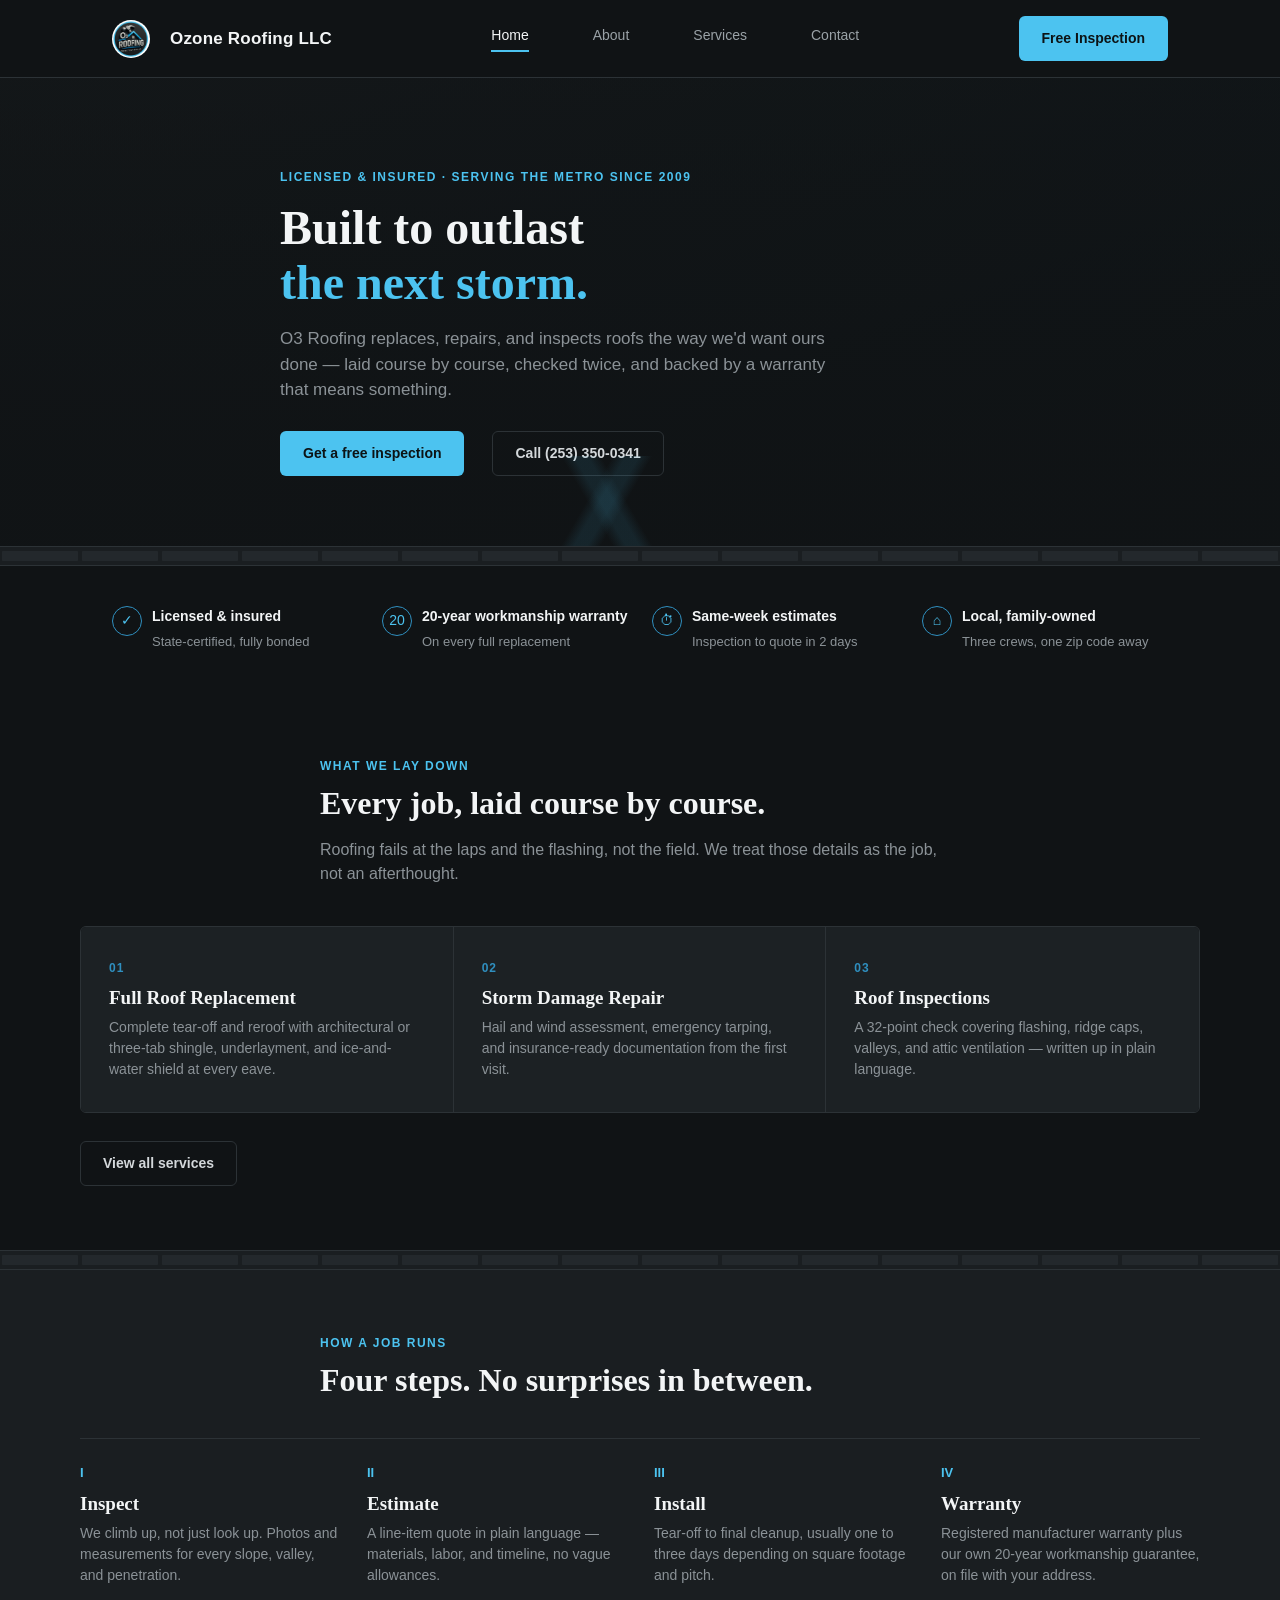
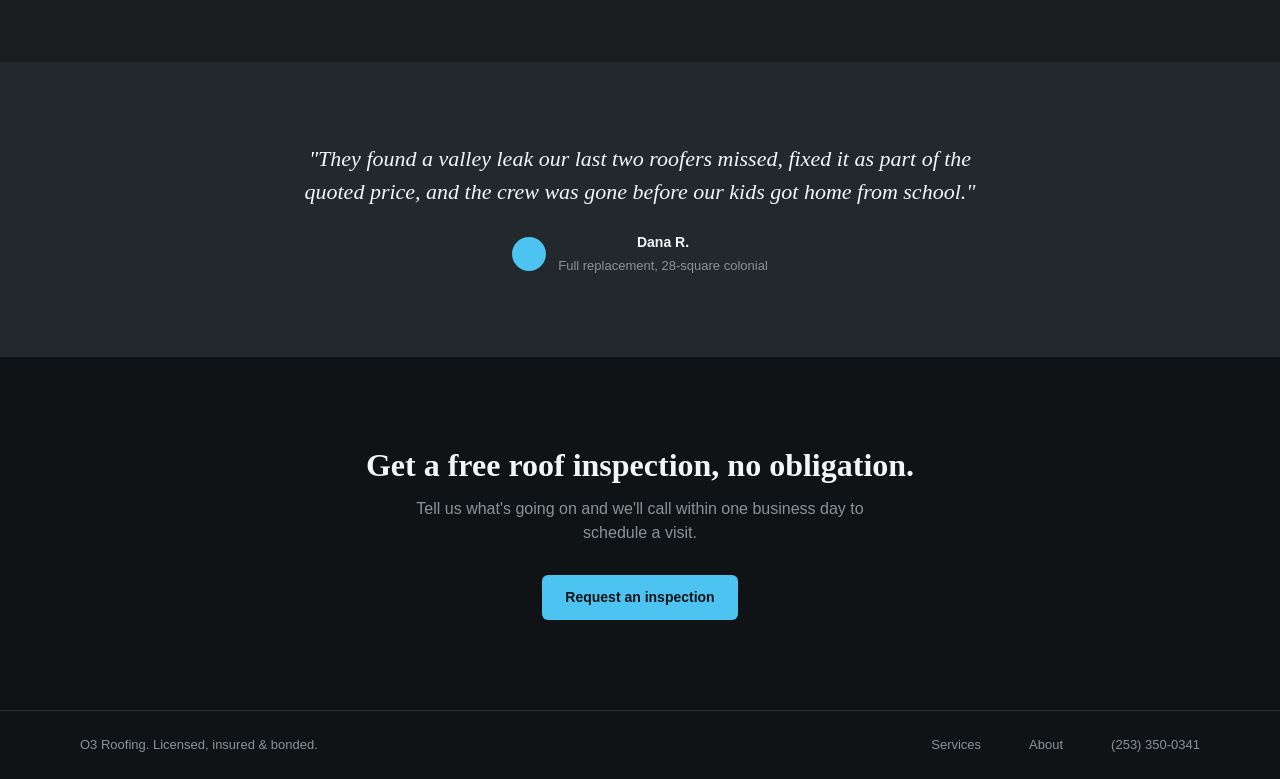
==== index.html @ 704ef5e7 "Initial O3 Roofing site" ====
<!DOCTYPE html>
<html lang="en">
<head>
<meta charset="UTF-8">
<meta name="viewport" content="width=device-width, initial-scale=1.0">
<title>O3 Roofing — Protection Above All</title>
<link rel="icon" href="images/o3-logo.png">
<link rel="stylesheet" href="css/style.css">
</head>
<body>

<header class="site">
  <div class="nav">
    <a class="brand" href="index.html"><img src="images/o3-logo.png" alt="O3 Roofing logo"> Ozone Roofing LLC</a>
    <nav class="nav-links">
      <a href="index.html" class="active">Home</a>
      <a href="about.html">About</a>
      <a href="services.html">Services</a>
      <a href="contact.html">Contact</a>
    </nav>
    <a class="btn btn-primary" href="contact.html">Free Inspection</a>
  </div>
</header>

<section class="hero">
  <div class="hero-inner wrap" style="padding-left:0;padding-right:0;">
    <div class="eyebrow">Licensed &amp; insured · Serving the metro since 2009</div>
    <h1>Built to outlast<br><em>the next storm.</em></h1>
    <p class="lead">O3 Roofing replaces, repairs, and inspects roofs the way we'd want ours done — laid course by course, checked twice, and backed by a warranty that means something.</p>
    <div class="hero-actions">
      <a href="contact.html" class="btn btn-primary">Get a free inspection</a>
      <a href="tel:5551234567" class="btn btn-outline">Call (253) 350-0341</a>
    </div>
  </div>
</section>

<div class="ridge-strip">
  <span></span><span></span><span></span><span></span><span></span><span></span><span></span><span></span>
  <span></span><span></span><span></span><span></span><span></span><span></span><span></span><span></span>
</div>

<div class="badges">
  <div class="badge"><div class="dot">✓</div><div><strong>Licensed &amp; insured</strong><span class="desc">State-certified, fully bonded</span></div></div>
  <div class="badge"><div class="dot">20</div><div><strong>20-year workmanship warranty</strong><span class="desc">On every full replacement</span></div></div>
  <div class="badge"><div class="dot">⏱</div><div><strong>Same-week estimates</strong><span class="desc">Inspection to quote in 2 days</span></div></div>
  <div class="badge"><div class="dot">⌂</div><div><strong>Local, family-owned</strong><span class="desc">Three crews, one zip code away</span></div></div>
</div>

<section>
  <div class="section-head wrap" style="padding-left:0;padding-right:0;">
    <div class="eyebrow">What we lay down</div>
    <h2>Every job, laid course by course.</h2>
    <p>Roofing fails at the laps and the flashing, not the field. We treat those details as the job, not an afterthought.</p>
  </div>

  <div class="grid-3">
    <div class="card">
      <div class="num">01</div>
      <h3>Full Roof Replacement</h3>
      <p>Complete tear-off and reroof with architectural or three-tab shingle, underlayment, and ice-and-water shield at every eave.</p>
    </div>
    <div class="card">
      <div class="num">02</div>
      <h3>Storm Damage Repair</h3>
      <p>Hail and wind assessment, emergency tarping, and insurance-ready documentation from the first visit.</p>
    </div>
    <div class="card">
      <div class="num">03</div>
      <h3>Roof Inspections</h3>
      <p>A 32-point check covering flashing, ridge caps, valleys, and attic ventilation — written up in plain language.</p>
    </div>
  </div>
  <div class="wrap cta-link" style="padding-left:0;padding-right:0;">
    <a href="services.html" class="btn btn-outline">View all services</a>
  </div>
</section>

<div class="ridge-strip">
  <span></span><span></span><span></span><span></span><span></span><span></span><span></span><span></span>
  <span></span><span></span><span></span><span></span><span></span><span></span><span></span><span></span>
</div>

<section class="alt">
  <div class="section-head wrap" style="padding-left:0;padding-right:0;">
    <div class="eyebrow">How a job runs</div>
    <h2>Four steps. No surprises in between.</h2>
  </div>
  <div class="steps">
    <div class="step">
      <div class="roman">I</div>
      <h3>Inspect</h3>
      <p>We climb up, not just look up. Photos and measurements for every slope, valley, and penetration.</p>
    </div>
    <div class="step">
      <div class="roman">II</div>
      <h3>Estimate</h3>
      <p>A line-item quote in plain language — materials, labor, and timeline, no vague allowances.</p>
    </div>
    <div class="step">
      <div class="roman">III</div>
      <h3>Install</h3>
      <p>Tear-off to final cleanup, usually one to three days depending on square footage and pitch.</p>
    </div>
    <div class="step">
      <div class="roman">IV</div>
      <h3>Warranty</h3>
      <p>Registered manufacturer warranty plus our own 20-year workmanship guarantee, on file with your address.</p>
    </div>
  </div>
</section>

<section class="testimonial">
  <blockquote>"They found a valley leak our last two roofers missed, fixed it as part of the quoted price, and the crew was gone before our kids got home from school."</blockquote>
  <div class="who">
    <div class="avatar"></div>
    <div><strong>Dana R.</strong><span>Full replacement, 28-square colonial</span></div>
  </div>
</section>

<section class="closing">
  <h2>Get a free roof inspection, no obligation.</h2>
  <p>Tell us what's going on and we'll call within one business day to schedule a visit.</p>
  <a href="contact.html" class="btn btn-primary">Request an inspection</a>
</section>

<footer class="site">
  <div class="footer-inner">
    <span>O3 Roofing. Licensed, insured &amp; bonded.</span>
    <nav>
      <a href="services.html">Services</a>
      <a href="about.html">About</a>
      <a href="tel:5551234567">(253) 350-0341</a>
    </nav>
  </div>
</footer>

</body>
</html>
---- css/style.css ----
/* ============================================
   O3 ROOFING — palette pulled from the logo
   dark charcoal + sky blue + brushed silver
   ============================================ */

:root {
  --bg: #101315;
  --bg-alt: #1a1e21;
  --card: #1c2124;
  --card-alt: #23282c;
  --border: #2c3236;

  --blue: #4CC3F0;
  --blue-dim: #2f8fbf;
  --blue-deep: #1e5f80;

  --silver: #d4d8db;
  --silver-dim: #9aa2a7;
  --white: #f3f5f6;
  --muted: #8b9297;

  --radius: 6px;
  --maxw: 1120px;
}

* { box-sizing: border-box; }

html { scroll-behavior: smooth; }

body {
  margin: 0;
  background: var(--bg);
  color: var(--silver);
  font-family: -apple-system, BlinkMacSystemFont, "Segoe UI", Helvetica, Arial, sans-serif;
  line-height: 1.5;
  -webkit-font-smoothing: antialiased;
}

a { color: inherit; text-decoration: none; }

h1, h2, h3 {
  font-family: Georgia, "Times New Roman", serif;
  color: var(--white);
  line-height: 1.15;
  margin: 0 0 16px;
  font-weight: 700;
}

h1 { font-size: 44px; }
h2 { font-size: 32px; }
h3 { font-size: 19px; }

p { color: var(--muted); margin: 0 0 12px; }

.wrap {
  max-width: var(--maxw);
  margin: 0 auto;
  padding: 0 32px;
}

img { max-width: 100%; display: block; }

/* ---------- header ---------- */
header.site {
  border-bottom: 1px solid var(--border);
  background: var(--bg);
  position: sticky;
  top: 0;
  z-index: 50;
}

.nav {
  display: flex;
  align-items: center;
  justify-content: space-between;
  padding: 16px 32px;
  max-width: var(--maxw);
  margin: 0 auto;
}

.brand {
  display: flex;
  align-items: center;
  gap: 10px;
  color: var(--white);
  font-weight: 700;
  font-size: 17px;
  letter-spacing: 0.2px;
}
.brand img { margin-right: 10px; }

.brand img {
  width: 38px;
  height: 38px;
  border-radius: 50%;
}

.nav-links {
  display: flex;
  gap: 32px;
  font-size: 14px;
  color: var(--silver-dim);
}
.nav-links a { margin-left: 32px; }
.nav-links a:first-child { margin-left: 0; }

.nav-links a { padding-bottom: 4px; border-bottom: 2px solid transparent; transition: color .15s, border-color .15s; }
.nav-links a:hover, .nav-links a.active { color: var(--white); border-color: var(--blue); }

.btn {
  display: inline-block;
  padding: 11px 22px;
  border-radius: var(--radius);
  font-size: 14px;
  font-weight: 600;
  border: 1px solid transparent;
  cursor: pointer;
  transition: transform .12s ease, background .15s ease, border-color .15s ease;
}
.btn-primary {
  background: var(--blue);
  color: #0c1315;
}
.btn-primary:hover { background: #6ccff2; }

.btn-outline {
  border-color: var(--border);
  color: var(--silver);
  background: transparent;
}
.btn-outline:hover { border-color: var(--blue); color: var(--white); }

/* ---------- hero ---------- */
.hero {
  background:
    linear-gradient(180deg, rgba(16,19,21,0.55) 0%, rgba(16,19,21,0.92) 85%),
    linear-gradient(160deg, #171b1d 0%, #10171a 60%, #0c1315 100%);
  padding: 90px 32px 60px;
  position: relative;
  overflow: hidden;
}

.hero::after {
  content: "";
  position: absolute;
  left: 0; right: 0; bottom: 0;
  height: 90px;
  background: linear-gradient(120deg, transparent 46%, rgba(76,195,240,0.10) 47%, rgba(76,195,240,0.10) 48%, transparent 49%),
              linear-gradient(60deg, transparent 46%, rgba(76,195,240,0.10) 47%, rgba(76,195,240,0.10) 48%, transparent 49%);
  pointer-events: none;
}

.eyebrow {
  text-transform: uppercase;
  letter-spacing: 1.5px;
  font-size: 12px;
  color: var(--blue);
  font-weight: 600;
  margin-bottom: 14px;
}

.hero-inner { max-width: 720px; }
.hero h1 { font-size: 48px; }
.hero h1 em { color: var(--blue); font-style: normal; }
.hero p.lead { font-size: 17px; max-width: 560px; margin-bottom: 28px; }

.hero-actions { display: flex; gap: 14px; margin-bottom: 10px; }
.hero-actions a { margin-right: 14px; }
.hero-actions a:last-child { margin-right: 0; }

/* ---------- ridge-cap divider strip ---------- */
.ridge-strip {
  display: flex;
  height: 20px;
  background: var(--bg-alt);
  border-top: 1px solid var(--border);
  border-bottom: 1px solid var(--border);
}
.ridge-strip span {
  flex: 1;
  background: var(--card-alt);
  margin: 4px 2px;
  border-radius: 1px;
}

/* ---------- badges row ---------- */
.badges {
  display: grid;
  grid-template-columns: repeat(4, 1fr);
  gap: 24px;
  padding: 40px 32px;
  max-width: var(--maxw);
  margin: 0 auto;
}
.badge { display: flex; gap: 10px; align-items: flex-start; }
.badge .dot {
  width: 30px; height: 30px; border-radius: 50%;
  border: 1px solid var(--blue-dim);
  flex-shrink: 0;
  display: flex; align-items: center; justify-content: center;
  color: var(--blue);
  font-size: 14px;
}
.badge strong { display: block; color: var(--white); font-size: 14px; margin-bottom: 2px; }
.badge span.desc { color: var(--muted); font-size: 13px; }

/* ---------- sections ---------- */
section { padding: 64px 32px; }
section.alt { background: var(--bg-alt); }

.section-head { max-width: 640px; margin-bottom: 40px; }
.section-head .eyebrow { margin-bottom: 10px; }

/* ---------- cards / grid ---------- */
.grid-3 {
  display: grid;
  grid-template-columns: repeat(3, 1fr);
  gap: 0;
  border: 1px solid var(--border);
  border-radius: var(--radius);
  overflow: hidden;
  max-width: var(--maxw);
  margin: 0 auto;
}
.grid-3 .card {
  padding: 32px 28px;
  background: var(--card);
  border-right: 1px solid var(--border);
  border-top: 1px solid var(--border);
}
.grid-3 .card:nth-child(3n) { border-right: none; }
.grid-3 .card:nth-child(-n+3) { border-top: none; }

.card .num { color: var(--blue-dim); font-size: 12px; font-weight: 700; margin-bottom: 10px; letter-spacing: 1px; }
.card h3 { margin-bottom: 8px; }
.card p { font-size: 14px; margin: 0; }

.cta-link { margin-top: 28px; }

/* ---------- steps ---------- */
.steps {
  display: grid;
  grid-template-columns: repeat(4, 1fr);
  gap: 28px;
  max-width: var(--maxw);
  margin: 0 auto;
  padding-top: 24px;
  border-top: 1px solid var(--border);
}
.steps .step .roman { color: var(--blue); font-size: 13px; font-weight: 700; margin-bottom: 10px; }
.steps h3 { margin-bottom: 8px; }
.steps p { font-size: 14px; }

/* ---------- materials list ---------- */
.materials { max-width: var(--maxw); margin: 0 auto; }
.material-row {
  display: flex; justify-content: space-between; align-items: center;
  padding: 18px 0; border-bottom: 1px solid var(--border);
  font-size: 15px; color: var(--white);
}
.material-row span.meta { color: var(--muted); font-size: 13px; font-family: monospace; }

/* ---------- testimonial ---------- */
.testimonial {
  background: var(--card-alt);
  text-align: center;
  padding: 80px 32px;
}
.testimonial blockquote {
  max-width: 680px; margin: 0 auto 24px;
  font-family: Georgia, serif; font-style: italic;
  font-size: 22px; color: var(--white); line-height: 1.5;
}
.testimonial .who { display: flex; gap: 12px; justify-content: center; align-items: center; }
.testimonial .avatar { width: 34px; height: 34px; border-radius: 50%; background: var(--blue); }
.testimonial .who strong { color: var(--white); display: block; font-size: 14px; }
.testimonial .who span { color: var(--muted); font-size: 13px; }

/* ---------- closing CTA ---------- */
.closing {
  text-align: center;
  padding: 90px 32px;
}
.closing h2 { max-width: 560px; margin: 0 auto 14px; }
.closing p { max-width: 480px; margin: 0 auto 30px; }

/* ---------- footer ---------- */
footer.site {
  border-top: 1px solid var(--border);
  padding: 24px 32px;
}
.footer-inner {
  max-width: var(--maxw); margin: 0 auto;
  display: flex; justify-content: space-between; align-items: center;
  font-size: 13px; color: var(--muted);
}
.footer-inner nav { display: flex; gap: 24px; }
.footer-inner nav a { margin-left: 24px; }
.footer-inner nav a:first-child { margin-left: 0; }
.footer-inner a:hover { color: var(--blue); }

/* ---------- generic page hero (about/services/contact) ---------- */
.page-hero { padding: 70px 32px 50px; }
.page-hero .hero-inner { max-width: 640px; }
.page-hero h1 { font-size: 38px; }

/* ---------- about page ---------- */
.stat-panel {
  background: var(--card);
  border: 1px solid var(--border);
  border-radius: var(--radius);
  padding: 28px;
}
.stat-row { display: flex; justify-content: space-between; padding: 14px 0; border-bottom: 1px solid var(--border); }
.stat-row:last-child { border-bottom: none; }
.stat-row .num { color: var(--blue); font-size: 20px; font-weight: 700; }
.stat-row .lbl { color: var(--muted); font-size: 12px; text-transform: uppercase; letter-spacing: 0.5px; align-self: center; }

.two-col { display: grid; grid-template-columns: 1.4fr 1fr; gap: 48px; max-width: var(--maxw); margin: 0 auto; align-items: start; }

.people { display: grid; grid-template-columns: repeat(3, 1fr); gap: 32px; max-width: var(--maxw); margin: 0 auto; }
.people .person { border-top: 1px solid var(--border); padding-top: 16px; }
.people h3 { font-size: 16px; margin-bottom: 4px; }
.people p { font-size: 13px; margin: 0; }

.values-grid { display: grid; grid-template-columns: repeat(4, 1fr); gap: 24px; max-width: var(--maxw); margin: 0 auto; }
.values-grid .card { background: var(--card); border: 1px solid var(--border); border-radius: var(--radius); padding: 24px; }
.values-grid h3 { font-size: 15px; }
.values-grid p { font-size: 13px; }

/* ---------- services page ---------- */
.grid-3.services .card { padding: 30px 26px; }

/* ---------- contact page ---------- */
.contact-wrap { display: grid; grid-template-columns: 0.85fr 1.4fr; gap: 40px; max-width: var(--maxw); margin: 0 auto; }
.info-card {
  background: var(--card); border: 1px solid var(--border); border-radius: var(--radius);
  padding: 26px; margin-bottom: 20px;
}
.info-row { padding: 14px 0; border-bottom: 1px solid var(--border); }
.info-row:last-child { border-bottom: none; }
.info-row .lbl { text-transform: uppercase; letter-spacing: 0.5px; font-size: 11px; color: var(--muted); margin-bottom: 4px; }
.info-row .val { color: var(--white); font-size: 15px; }

.area-list { display: grid; grid-template-columns: 1fr 1fr; gap: 4px 20px; list-style: none; padding: 0; margin: 12px 0 0; font-size: 14px; }
.area-list li { padding: 6px 0; color: var(--silver); position: relative; padding-left: 14px; }
.area-list li::before { content: "▪"; color: var(--blue); position: absolute; left: 0; font-size: 10px; top: 9px; }

form.contact-form { background: var(--card); border: 1px solid var(--border); border-radius: var(--radius); padding: 30px; }
.form-row { display: grid; grid-template-columns: 1fr 1fr; gap: 18px; margin-bottom: 18px; }
.field label { display: block; font-size: 11px; text-transform: uppercase; letter-spacing: 0.5px; color: var(--muted); margin-bottom: 6px; }
.field input, .field textarea {
  width: 100%; background: var(--bg); border: 1px solid var(--border); border-radius: 4px;
  padding: 11px 12px; color: var(--white); font-size: 14px; font-family: inherit;
}
.field input:focus, .field textarea:focus { outline: none; border-color: var(--blue); }
.field textarea { resize: vertical; min-height: 90px; }

.chip-group { display: flex; flex-wrap: wrap; gap: 10px; margin-bottom: 18px; }
.chip {
  border: 1px solid var(--border); border-radius: 20px; padding: 8px 16px;
  font-size: 12px; color: var(--silver-dim); text-transform: uppercase; letter-spacing: 0.5px;
  cursor: pointer; background: transparent;
}
.chip.active { background: var(--blue); border-color: var(--blue); color: #0c1315; font-weight: 700; }

/* ---------- responsive ---------- */
@media (max-width: 900px) {
  .nav-links { display: none; }
  .badges, .grid-3, .steps, .two-col, .people, .values-grid, .contact-wrap, .form-row, .area-list {
    grid-template-columns: 1fr !important;
  }
  .grid-3 .card { border-right: none !important; border-top: 1px solid var(--border) !important; }
  h1 { font-size: 32px; }
  .hero h1 { font-size: 34px; }
}
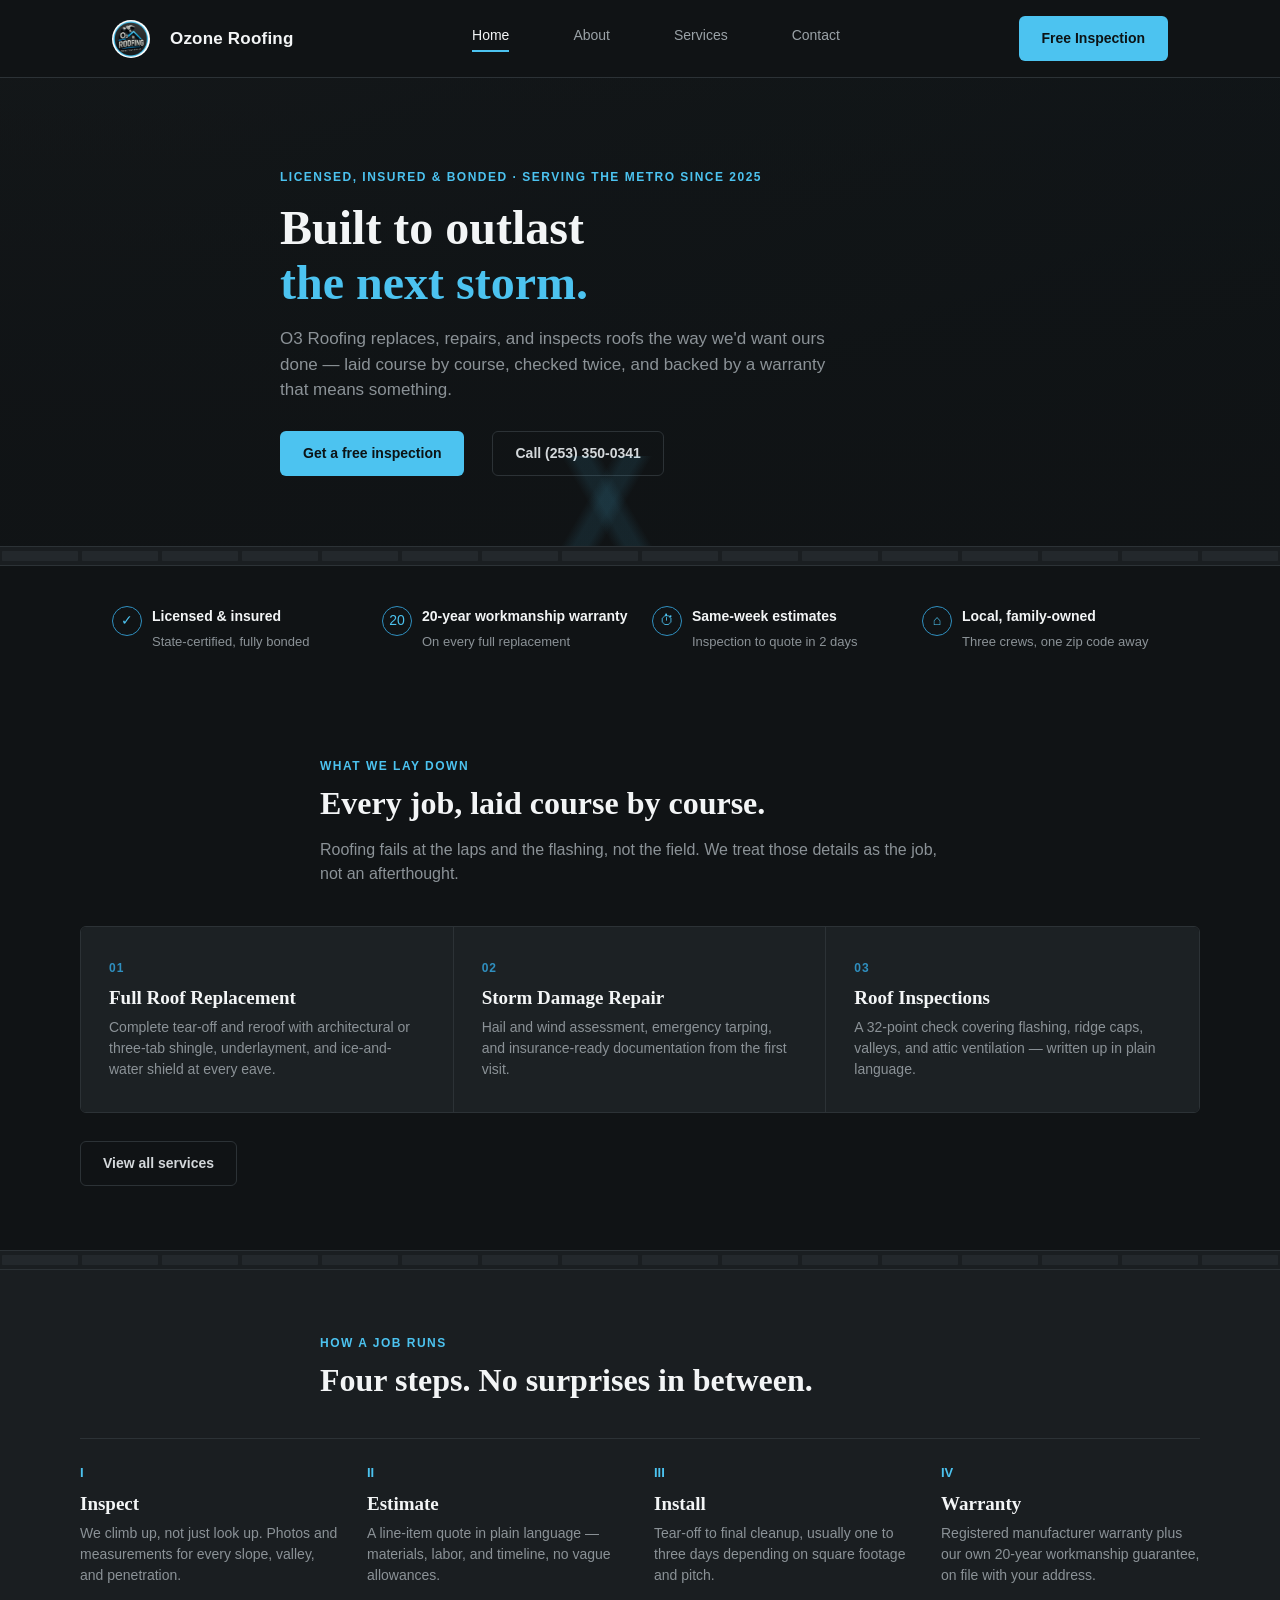
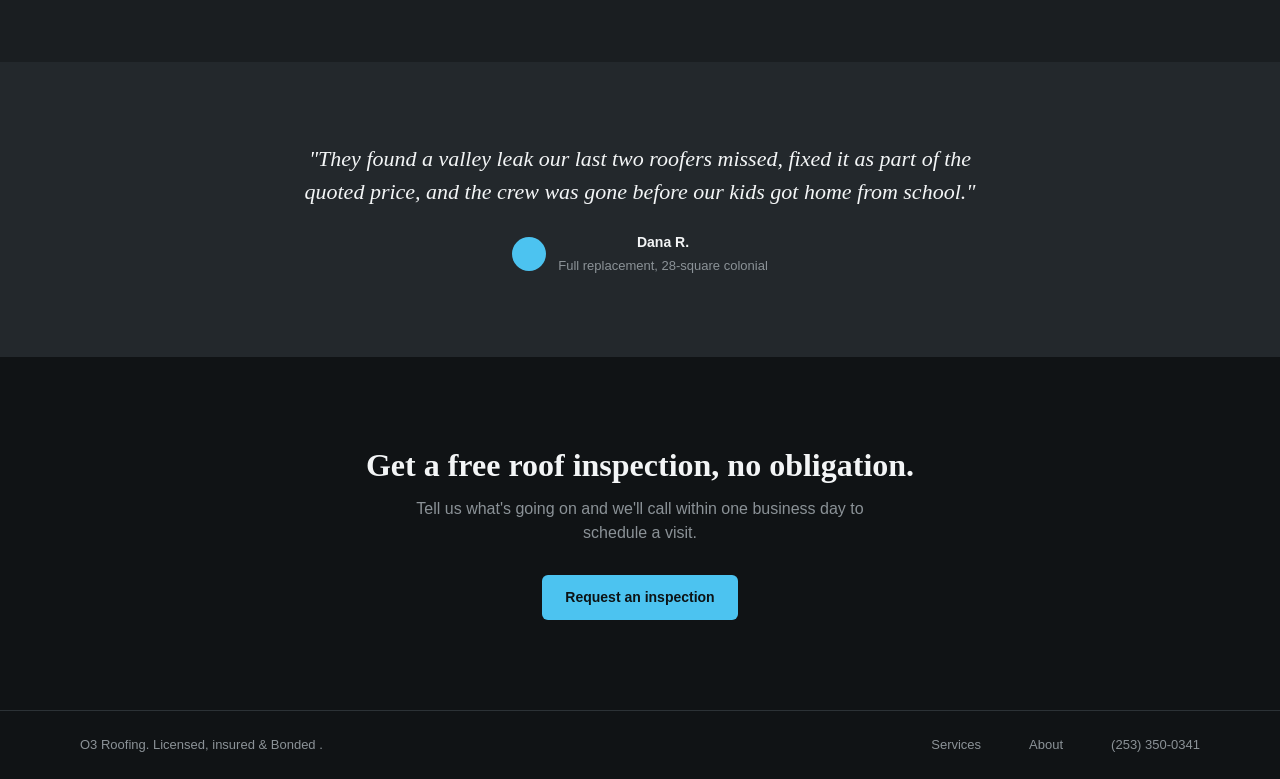
==== commit db198ee5: "Initial O3 Roofing site" ====
--- a/index.html
+++ b/index.html
@@ -11,25 +11,26 @@
 
 <header class="site">
   <div class="nav">
-    <a class="brand" href="index.html"><img src="images/o3-logo.png" alt="O3 Roofing logo"> Ozone Roofing LLC</a>
+    <a class="brand" href="index.html"><img src="images/o3-logo.png" alt="O3 Roofing logo"> Ozone Roofing</a>
     <nav class="nav-links">
       <a href="index.html" class="active">Home</a>
       <a href="about.html">About</a>
       <a href="services.html">Services</a>
       <a href="contact.html">Contact</a>
     </nav>
+    <button class="menu-toggle" aria-label="Toggle menu" aria-expanded="false">☰</button>
     <a class="btn btn-primary" href="contact.html">Free Inspection</a>
   </div>
 </header>
 
 <section class="hero">
   <div class="hero-inner wrap" style="padding-left:0;padding-right:0;">
-    <div class="eyebrow">Licensed &amp; insured · Serving the metro since 2009</div>
+    <div class="eyebrow">Licensed, insured &amp; bonded · Serving the metro since 2025</div>
     <h1>Built to outlast<br><em>the next storm.</em></h1>
     <p class="lead">O3 Roofing replaces, repairs, and inspects roofs the way we'd want ours done — laid course by course, checked twice, and backed by a warranty that means something.</p>
     <div class="hero-actions">
       <a href="contact.html" class="btn btn-primary">Get a free inspection</a>
-      <a href="tel:5551234567" class="btn btn-outline">Call (253) 350-0341</a>
+      <a href="tel:2533500341" class="btn btn-outline">Call (253) 350-0341</a>
     </div>
   </div>
 </section>
@@ -125,14 +126,15 @@
 
 <footer class="site">
   <div class="footer-inner">
-    <span>O3 Roofing. Licensed, insured &amp; bonded.</span>
+    <span>O3 Roofing. Licensed, insured &amp; Bonded .</span>
     <nav>
       <a href="services.html">Services</a>
       <a href="about.html">About</a>
-      <a href="tel:5551234567">(253) 350-0341</a>
+      <a href="tel:2533500341">(253) 350-0341</a>
     </nav>
   </div>
 </footer>
 
+<script src="js/main.js"></script>
 </body>
 </html>
--- a/css/style.css
+++ b/css/style.css
@@ -103,6 +103,18 @@
 }
 .nav-links a { margin-left: 32px; }
 .nav-links a:first-child { margin-left: 0; }
+
+.menu-toggle {
+  display: none;
+  background: transparent;
+  border: 1px solid var(--border);
+  color: var(--white);
+  font-size: 20px;
+  line-height: 1;
+  padding: 8px 12px;
+  border-radius: var(--radius);
+  cursor: pointer;
+}
 
 .nav-links a { padding-bottom: 4px; border-bottom: 2px solid transparent; transition: color .15s, border-color .15s; }
 .nav-links a:hover, .nav-links a.active { color: var(--white); border-color: var(--blue); }
@@ -365,12 +377,87 @@
 .chip.active { background: var(--blue); border-color: var(--blue); color: #0c1315; font-weight: 700; }
 
 /* ---------- responsive ---------- */
+
+/* Tablet and down: collapse nav into a hamburger dropdown, stack grids */
 @media (max-width: 900px) {
-  .nav-links { display: none; }
+  .nav { padding: 14px 20px; }
+  .wrap { padding: 0 20px; }
+
+  .menu-toggle { display: inline-block; }
+
+  .nav-links {
+    display: none;
+    flex-direction: column;
+    position: absolute;
+    top: 100%;
+    left: 0;
+    right: 0;
+    background: var(--bg);
+    border-bottom: 1px solid var(--border);
+    padding: 8px 20px 16px;
+    gap: 0;
+  }
+  .nav-links.open { display: flex; }
+  .nav-links a {
+    margin-left: 0;
+    padding: 12px 0;
+    border-bottom: 1px solid var(--border);
+    border-bottom-width: 1px;
+    width: 100%;
+  }
+  .nav-links a:last-child { border-bottom: none; }
+
+  header.site { position: sticky; }
+  .nav { position: relative; }
+
+  .hero, .page-hero { padding: 56px 20px 40px; }
+  section { padding: 44px 20px; }
+
   .badges, .grid-3, .steps, .two-col, .people, .values-grid, .contact-wrap, .form-row, .area-list {
     grid-template-columns: 1fr !important;
   }
   .grid-3 .card { border-right: none !important; border-top: 1px solid var(--border) !important; }
-  h1 { font-size: 32px; }
-  .hero h1 { font-size: 34px; }
-}
+  .badges { gap: 20px; padding: 32px 20px; }
+
+  h1 { font-size: 30px; }
+  h2 { font-size: 26px; }
+  .hero h1 { font-size: 32px; }
+  .hero p.lead { font-size: 15px; }
+
+  .hero-actions { flex-direction: column; align-items: stretch; }
+  .hero-actions a { margin-left: 0; margin-right: 0; margin-bottom: 12px; text-align: center; }
+  .hero-actions a:last-child { margin-bottom: 0; }
+
+  .testimonial { padding: 56px 20px; }
+  .testimonial blockquote { font-size: 18px; }
+
+  .closing { padding: 60px 20px; }
+
+  .footer-inner { flex-direction: column; gap: 14px; text-align: center; }
+  .footer-inner nav { flex-wrap: wrap; justify-content: center; }
+}
+
+/* Phones: tighter type, full-width buttons, simplified spacing */
+@media (max-width: 520px) {
+  .brand span, .brand { font-size: 15px; }
+  .brand img { width: 32px; height: 32px; }
+
+  .btn { width: 100%; text-align: center; }
+  .nav .btn-primary { display: none; } /* keep header tidy; CTA still in hero + closing sections */
+
+  .hero h1 { font-size: 27px; }
+  h2 { font-size: 22px; }
+  .eyebrow { font-size: 11px; }
+
+  .card { padding: 24px 20px; }
+  .values-grid .card { padding: 20px; }
+
+  .stat-panel { padding: 20px; }
+  .stat-row .num { font-size: 17px; }
+
+  .chip-group { gap: 8px; }
+  .chip { padding: 7px 12px; font-size: 11px; }
+
+  form.contact-form { padding: 20px; }
+  .info-card { padding: 20px; }
+}
